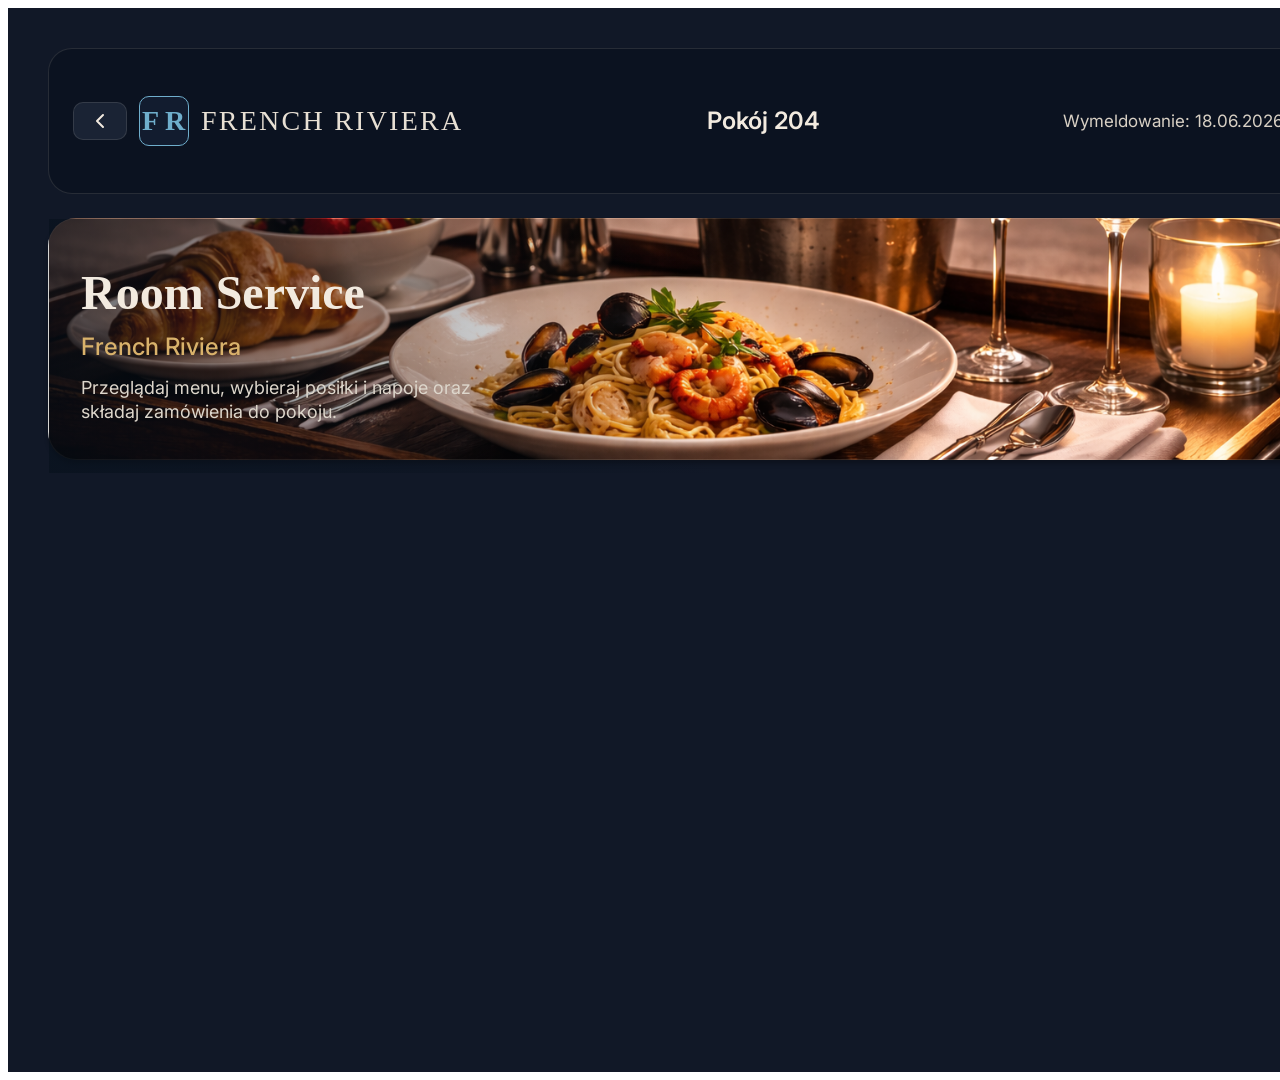
==== guest-view/index.html @ 6bfdeabd "startowy commit" ====
<!DOCTYPE html>
<html lang="en">
<head>
    <meta charset="UTF-8">
    <meta name="viewport" content="width=device-width, initial-scale=1.0">
    <link rel="stylesheet" href="style.css">
    <link rel="stylesheet" href="../assets/css/colors.css">
    <link rel="stylesheet" href="../assets/css/typography.css">
    <link rel="stylesheet" href="../assets/css/boxes.css">

    <link rel="preconnect" href="https://fonts.googleapis.com">
<link rel="preconnect" href="https://fonts.gstatic.com" crossorigin>
<link href="https://fonts.googleapis.com/css2?family=Inter:wght@400;500;600;700&family=Playfair+Display:ital,wght@0,400;0,600;0,700;1,400&display=swap" rel="stylesheet">
    <title>Room Service</title>
</head>
<body>
    <main>
        <header>
            <div class="header-left">
                <div class="back-button">
                    <svg xmlns="http://www.w3.org/2000/svg" width="24" height="24" viewBox="0 0 24 24" fill="none">
                        <path d="M15 18L9 12L15 6" stroke="#F2EADF" stroke-width="2" stroke-linecap="round" stroke-linejoin="round"/>
                    </svg>
                </div>

                <div class="logo">
                    <span>
                        FR
                    </span>
                </div>
                <div class="full-hotel-name">
                    French Riviera
                </div>

            </div>
            <div class="header-center">
                Pokój 204
            </div>
            <div class="header-right">
                <span>Wymeldowanie: 18.06.2026</span>
                <div class="divider"></div>
                <span>12:45</span>
            </div>
        </header>

        <div class="hero-section">
            <div class="hero-main">
                <span class="hero-title">Room Service</span>
                <span class="hero-subtitle">French Riviera</span>
                <span class="hero-text">Przeglądaj menu, wybieraj posiłki i napoje oraz składaj zamówienia do pokoju.</span>
            </div>
        </div>


    </main>
</body>
</html>
---- guest-view/style.css ----
main{
    display: flex;
    width: 1366px;
    height: 1024px;
    padding: 40px 40px 0 40px;
    flex-direction: column;
    align-items: flex-start;
    flex-shrink: 0;
    gap: 24px;

    background-color: var(--bg-secondary);

}

/*Header content*/

header{
    display: flex;
    width: 1286px;
    height: 96px;
    padding: 24px;
    align-items: center;
    gap: 24px;
    flex-shrink: 0;

    border-radius: var(--radius-24);
    border: 1px solid rgba(232, 224, 212, 0.12);
    background-color: var(--bg-primary);
}

.header-left{
    display: flex;
    align-items: center;
    gap: 12px;
    align-self: stretch;
}

.header-center{
    display: flex;
    padding: 23px 210px;
    justify-content: center;
    align-items: center;
    gap: 10px;
    flex: 1 0 0;
    align-self: stretch;

    color: #F2EADF;
    font-family: Inter;
    font-size: 24px;
    font-style: normal;
    font-weight: 600;
    line-height: 28px;
}

.header-right{
    display: flex;
    justify-content: flex-end;
    align-items: center;
    gap: 16px;
    align-self: stretch;

    color: #D8D0C4;
    font-family: Inter;
    font-size: 17px;
    font-style: normal;
    font-weight: 400;
    line-height: 22px;
}

.divider{
    width: 1px;
    height: 22px;
    background: rgba(232, 224, 212, 0.20);
}

.back-button{
    display: flex;
    width: 36px;
    height: 36px;
    padding: 0 8px;
    justify-content: center;
    align-items: center;

    border-radius: 10px;
    border: 1px solid rgba(232, 224, 212, 0.12);
    background: #1A2334;
}

.logo{
    display: flex;
    width: 48px;
    height: 48px;
    justify-content: center;
    align-items: center;
    gap: 10px;

    border-radius: 10px;
    border: 1px solid #6FAECC;
    background: #121C2F;
}

.logo span{
    display: flex;
    width: 44px;
    height: 44px;
    flex-direction: column;
    justify-content: center;
    flex-shrink: 0;

    color: #6FAECC;
    font-family: "Cormorant Garamond";
    font-size: 28px;
    font-style: normal;
    font-weight: 700;
    line-height: 42px;
    letter-spacing: 6px;
    text-transform: uppercase;
}

.full-hotel-name{
    color: #E8E0D4;
    font-family: "Cormorant Garamond";
    font-size: 28px;
    font-style: normal;
    font-weight: 500;
    line-height: 32px;
    letter-spacing: 2.24px;
    text-transform: uppercase;
}

/*Hero section*/

.hero-section{
    width: 1286px;
    height: 240px;
    flex-shrink: 0;

    border-radius: 28px;
    background: url(../assets/img/guest-view-baner.png) lightgray -0.138px -467.993px / 100% 357.222% no-repeat;

    border: 1px solid rgba(232, 224, 212, 0.12);
    box-shadow: 0 4px 4px 0 rgba(0, 0, 0, 0.25);
}

.hero-main{
    display: flex;
    width: 620px;
    height: 240px;
    padding: 7px 32px;
    flex-direction: column;
    justify-content: center;
    align-items: flex-start;
    gap: 16px;

    background: linear-gradient(90deg, rgba(6, 16, 27, 0.60) 0%, rgba(6, 16, 27, 0.00) 100%);
}

.hero-title{
    display: flex;
    padding-right: 293px;
    align-items: center;

    color: #F2EADF;
    font-family: "Cormorant Garamond";
    font-size: 48px;
    font-style: normal;
    font-weight: 600;
    line-height: 50px;
}

.hero-subtitle{
    display: flex;
    width: 556px;
    padding-right: 392px;
    align-items: center;

    color: #D9B26B;
    font-family: Inter;
    font-size: 24px;
    font-style: normal;
    font-weight: 500;
    line-height: 26px;
}

.hero-text{
    display: flex;
    width: 430px;
    height: 48px;
    justify-content: center;
    align-items: center;
    flex-shrink: 0; 

    color: #DDD6CB;
    font-family: Inter;
    font-size: 18px;
    font-style: normal;
    font-weight: 400;
    line-height: 24px;
}
---- assets/css/colors.css ----
:root {
    /*Tło*/
    --bg-primary: #0b1220;
    --bg-secondary: #111827;
    --bg-tertisiary: #172033;
    --bg-card: #1b263b;
    --bg-elevated: #243047;
    --bg-overlay: rgba(6, 16, 27, 80%);

    /*Marka*/
    --brand-primary: #2ec5e8 ;
    --brand-secondary: #7dddf0 ;
    --brand-hover: #21b6d8 ;
    --brand-active: #169ab8 ;
    --brand-soft: rgba(46, 197, 232, 10%) ;

    /*Tekst*/
    --text-primary : #f5f7fa ;
    --text-secondary : #b8c1cc ;
    --text-tertiary : #7e8a9a ;
    --text-inverse : #0b1220 ;
    --text-accent : #2ec5e8 ;
    --text-disable : #5e6a78 ;

    /*Obramowanie*/
    --border-subtle: rgba(255, 255, 255, 7%);
    --border-default: rgba(255, 255, 255, 22%);
    --border-strong: #3a475c ; 
    --border-accent: #2ec5e8 ;
    
    /*Status*/
    
    /*Success*/
    --status-success-bg : #163528 ;
    --status-success-text : #7ee2a8 ;
    --status-success-border : #2e8f5a ;
    
    /*Warning*/
    --status-warning-bg : #3a2b14 ;
    --status-warning-text : #f5c56b ;
    --status-warning-border : #b98928 ;
    
    /*Error*/
    --status-error-bg : #3a1c22 ;
    --status-error-text : #ff8a9b ;
    --status-error-border : #c94b63 ;
    
    /*Info*/
    --status-info-bg : #102c36 ;
    --status-info-text : #79d9f0 ;
    --status-info-border : #2ec5e8 ;

    /*Role*/
    --role-guest : #2ec5e8 ;
    --role-housekeeping : #7ee2a8 ;
    --role-reception : #c4cdd8 ;
    --role-kitchen : #e9b44c ;
    --role-admin : #a78bfa ;
    --role-manager : #60a5fa ;
    --role-maintenance : #f59e0b ;

}
---- assets/css/typography.css ----
/*Display*/
.display1{
    font-family: "Playfair Display";
    font-size: 48px;
    font-style: normal;
    font-weight: 600;
    line-height: 56px;
}

.display2{
    font-family: "Playfair Display";
    font-size: 40px;
    font-style: normal;
    font-weight: 600;
    line-height: 48px;
}

/*Headers*/
h1{
    font-family: "Playfair Display";
    font-size: 32px;
    font-style: normal;
    font-weight: 500;
    line-height: 40px;
}

h2{
    font-family: "Playfair Display";
    font-size: 28px;
    font-style: normal;
    font-weight: 500;
    line-height: 36px;
}

h3{
    font-family: Inter;
    font-size: 24px;
    font-style: normal;
    font-weight: 600;
    line-height: 28px;
}

h4{
    font-family: Inter;
    font-size: 20px;
    font-style: normal;
    font-weight: 600;
    line-height: 28px;
}

/*Body*/
.body-large{
    font-family: Inter;
    font-size: 18px;
    font-style: normal;
    font-weight: 400;
    line-height: 28px;
}

.body-default{
    font-family: Inter;
    font-size: 16px;
    font-style: normal;
    font-weight: 400;
    line-height: 24px;
}

.body-small{
    font-family: Inter;
    font-size: 14px;
    font-style: normal;
    font-weight: 400;
    line-height: 20px;
}

.body-xsmall{
    font-family: Inter;
    font-size: 12px;
    font-style: normal;
    font-weight: 400;
    line-height: 16px;
}

/*Label*/
.label-large{
    font-family: Inter;
    font-size: 14px;
    font-style: normal;
    font-weight: 500;
    line-height: 20px;
}

.label-default{
    font-family: Inter;
    font-size: 13px;
    font-style: normal;
    font-weight: 500;
    line-height: 16px;
}

.label-small{
    font-family: Inter;
    font-size: 12px;
    font-style: normal;
    font-weight: 500;
    line-height: 16px;
}

/*Button*/
.button-large{
    font-family: Inter;
    font-size: 16px;
    font-style: normal;
    font-weight: 600;
    line-height: 24px;
}

.button-default{
    font-family: Inter;
    font-size: 14px;
    font-style: normal;
    font-weight: 600;
    line-height: 20px;
}

.button-small{
    font-family: Inter;
    font-size: 12px;
    font-style: normal;
    font-weight: 600;
    line-height: 16px;
}

/*Data*/
.data-large{
    font-family: Inter;
    font-size: 18px;
    font-style: normal;
    font-weight: 600;
    line-height: 14px;
}

.data-default{
    font-family: Inter;
    font-size: 14px;
    font-style: normal;
    font-weight: 500;
    line-height: 20px;
}

.data-small{
    font-family: Inter;
    font-size: 12px;
    font-style: normal;
    font-weight: 500;
    line-height: 16px;
}
---- assets/css/boxes.css ----
:root{
    /*Odstępy*/
    --space-4: 4px;
    --space-8: 8px;
    --space-12: 12px;
    --space-16: 16px;
    --space-24: 24px;
    --space-32: 32px;
    --space-40: 40px;
    --space-48: 48px;
    --space-64: 64px;

    /*Promień*/
    --radius-8: 8px;
    --radius-12: 12px;
    --radius-16: 16px;
    --radius-24: 24px;
}

/*Cienie*/
.shadow-small{
    box-shadow: 0 2px 12px 0 rgba(255, 255, 255, 0.35);
}

.shadow-medium{
    box-shadow: 0 4px 20px 0 rgba(255, 255, 255, 0.35);
}

.shadow-large{
    box-shadow: 0 8px 32px 0 rgba(255, 255, 255, 0.40);
}
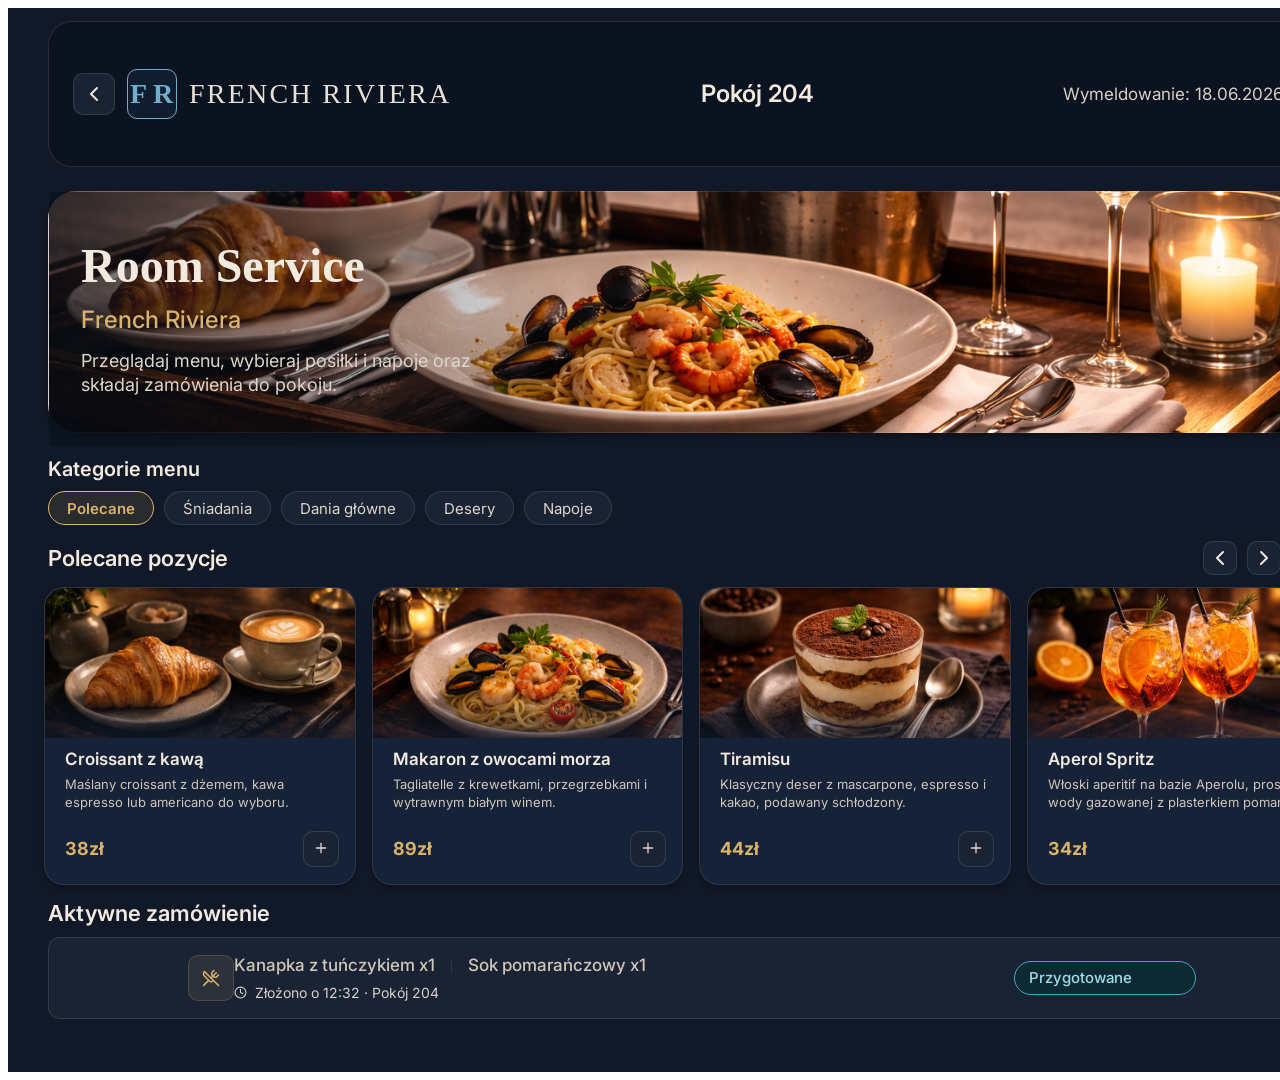
==== commit 09e6dd89: "Dodanie wszystkich elementów widoku gościa" ====
--- a/guest-view/index.html
+++ b/guest-view/index.html
@@ -15,43 +15,233 @@
 </head>
 <body>
     <main>
-        <header>
-            <div class="header-left">
-                <div class="back-button">
-                    <svg xmlns="http://www.w3.org/2000/svg" width="24" height="24" viewBox="0 0 24 24" fill="none">
-                        <path d="M15 18L9 12L15 6" stroke="#F2EADF" stroke-width="2" stroke-linecap="round" stroke-linejoin="round"/>
-                    </svg>
-                </div>
-
-                <div class="logo">
-                    <span>
-                        FR
-                    </span>
-                </div>
-                <div class="full-hotel-name">
-                    French Riviera
-                </div>
-
+        <div class="container">
+            <header>
+                <div class="header-left">
+                    <div class="back-button">
+                        <svg xmlns="http://www.w3.org/2000/svg" width="24" height="24" viewBox="0 0 24 24" fill="none">
+                            <path d="M15 18L9 12L15 6" stroke="#F2EADF" stroke-width="2" stroke-linecap="round" stroke-linejoin="round"/>
+                        </svg>
+                    </div>
+
+                    <div class="logo">
+                        <span>
+                            FR
+                        </span>
+                    </div>
+                    <div class="full-hotel-name">
+                        French Riviera
+                    </div>
+
+                </div>
+                <div class="header-center">
+                    Pokój 204
+                </div>
+                <div class="header-right">
+                    <span>Wymeldowanie: 18.06.2026</span>
+                    <div class="divider"></div>
+                    <span>12:45</span>
+                </div>
+            </header>
+
+            <div class="hero-section">
+                <div class="hero-main">
+                    <span class="hero-title">Room Service</span>
+                    <span class="hero-subtitle">French Riviera</span>
+                    <span class="hero-text">Przeglądaj menu, wybieraj posiłki i napoje oraz składaj zamówienia do pokoju.</span>
+                </div>
             </div>
-            <div class="header-center">
-                Pokój 204
+            
+            <div class="orders-section">
+                <div class="categories-section">
+                    <span>Kategorie menu</span>
+                    <div class="categories-buttons-section">
+                        <button class="categorie-button-active">
+                            Polecane
+                        </button>
+                        <button class="categorie-button">
+                            Śniadania
+                        </button>
+                        <button class="categorie-button">
+                            Dania główne
+                        </button>
+                        <button class="categorie-button">
+                            Desery
+                        </button>
+                        <button class="categorie-button">
+                            Napoje
+                        </button>
+                    </div>
+                </div>
+
+                <div class="food-section">
+                    <div class="food-title-section">
+                        <span>Polecane pozycje</span>
+
+                        <a class="a-back">
+                            <svg xmlns="http://www.w3.org/2000/svg" width="24" height="24" viewBox="0 0 24 24" fill="none">
+                                <path d="M15 18L9 12L15 6" stroke="#F2EADF" stroke-width="2" stroke-linecap="round" stroke-linejoin="round"/>
+                            </svg>
+                        </a>
+
+                        <a class="a-forward">
+                            <svg xmlns="http://www.w3.org/2000/svg" width="25" height="25" viewBox="0 0 25 25" fill="none">
+                                <path d="M15 18L9 12L15 6" stroke="#F2EADF" stroke-width="2" stroke-linecap="round" stroke-linejoin="round"/>
+                            </svg>
+                        </a>
+                    </div>
+                    
+                    <div class="food-cards-section">
+                        <div class="dish-card">
+                            <div class="dish-img" style="background: url(../assets/img/guest-view-rec1.png) lightgray 0.491px -14px / 100% 147.381% no-repeat;"><section></section></div>
+                            <div class="dish-card-info">
+                                <span class="dish-card-title">
+                                    Croissant z kawą
+                                </span>
+                                <span class="dish-card-text">
+                                    Maślany croissant z dżemem, kawa espresso lub americano do wyboru.
+                                </span>
+
+                                <div class="dish-card-action">
+                                    <span>
+                                        38zł
+                                    </span>
+                                    <button>
+                                        <svg xmlns="http://www.w3.org/2000/svg" width="16" height="16" viewBox="0 0 16 16" fill="none">
+                                            <path d="M3.33337 8H12.6667" stroke="#DDD6CB" stroke-width="1.33333" stroke-linecap="round" stroke-linejoin="round"/>
+                                            <path d="M8 3.33337V12.6667" stroke="#DDD6CB" stroke-width="1.33333" stroke-linecap="round" stroke-linejoin="round"/>
+                                        </svg>
+                                    </button>
+                                </div>
+                            </div>
+                        </div>
+                        
+                        <div class="dish-card">
+                            <div class="dish-img" style="background: url(../assets/img/guest-view-rec2.png) lightgray 0.491px -14px / 100% 147.381% no-repeat;"><section></section></div>
+                            <div class="dish-card-info">
+                                <span class="dish-card-title">
+                                    Makaron z owocami morza
+                                </span>
+                                <span class="dish-card-text">
+                                    Tagliatelle z krewetkami, przegrzebkami i wytrawnym białym winem.
+                                </span>
+
+                                <div class="dish-card-action">
+                                    <span>
+                                        89zł
+                                    </span>
+                                    <button>
+                                        <svg xmlns="http://www.w3.org/2000/svg" width="16" height="16" viewBox="0 0 16 16" fill="none">
+                                            <path d="M3.33337 8H12.6667" stroke="#DDD6CB" stroke-width="1.33333" stroke-linecap="round" stroke-linejoin="round"/>
+                                            <path d="M8 3.33337V12.6667" stroke="#DDD6CB" stroke-width="1.33333" stroke-linecap="round" stroke-linejoin="round"/>
+                                        </svg>
+                                    </button>
+                                </div>
+                            </div>
+                        </div>
+
+                        <div class="dish-card">
+                            <div class="dish-img" style="background: url(../assets/img/guest-view-rec3.png) lightgray 0.491px -14px / 100% 147.381% no-repeat;"><section></section></div>
+                            <div class="dish-card-info">
+                                <span class="dish-card-title">
+                                    Tiramisu
+                                </span>
+                                <span class="dish-card-text">
+                                    Klasyczny deser z mascarpone, espresso i kakao, podawany schłodzony.
+                                </span>
+
+                                <div class="dish-card-action">
+                                    <span>
+                                        44zł
+                                    </span>
+                                    <button>
+                                        <svg xmlns="http://www.w3.org/2000/svg" width="16" height="16" viewBox="0 0 16 16" fill="none">
+                                            <path d="M3.33337 8H12.6667" stroke="#DDD6CB" stroke-width="1.33333" stroke-linecap="round" stroke-linejoin="round"/>
+                                            <path d="M8 3.33337V12.6667" stroke="#DDD6CB" stroke-width="1.33333" stroke-linecap="round" stroke-linejoin="round"/>
+                                        </svg>
+                                    </button>
+                                </div>
+                            </div>
+                        </div>
+
+                        <div class="dish-card">
+                            <div class="dish-img" style="background: url(../assets/img/guest-view-rec4.png) lightgray 0.491px -14px / 100% 147.381% no-repeat;"><section></section></div>
+                            <div class="dish-card-info">
+                                <span class="dish-card-title">
+                                    Aperol Spritz
+                                </span>
+                                <span class="dish-card-text">
+                                    Włoski aperitif na bazie Aperolu, prosecco i wody gazowanej z plasterkiem pomarańczy.
+                                </span>
+
+                                <div class="dish-card-action">
+                                    <span>
+                                        34zł
+                                    </span>
+                                    <button>
+                                        <svg xmlns="http://www.w3.org/2000/svg" width="16" height="16" viewBox="0 0 16 16" fill="none">
+                                            <path d="M3.33337 8H12.6667" stroke="#DDD6CB" stroke-width="1.33333" stroke-linecap="round" stroke-linejoin="round"/>
+                                            <path d="M8 3.33337V12.6667" stroke="#DDD6CB" stroke-width="1.33333" stroke-linecap="round" stroke-linejoin="round"/>
+                                        </svg>
+                                    </button>
+                                </div>
+                            </div>
+                        </div>
+                    </div>
+                </div>
             </div>
-            <div class="header-right">
-                <span>Wymeldowanie: 18.06.2026</span>
-                <div class="divider"></div>
-                <span>12:45</span>
-            </div>
-        </header>
-
-        <div class="hero-section">
-            <div class="hero-main">
-                <span class="hero-title">Room Service</span>
-                <span class="hero-subtitle">French Riviera</span>
-                <span class="hero-text">Przeglądaj menu, wybieraj posiłki i napoje oraz składaj zamówienia do pokoju.</span>
+            
+            <div class="active-order-section">
+                <span class="active-order-section-title">
+                    Aktywne zamówienie
+                </span>
+                <div class="order-card">
+                    <div class="order-card-img">
+                        <svg xmlns="http://www.w3.org/2000/svg" width="18" height="18" viewBox="0 0 18 18" fill="none">
+                            <g clip-path="url(#clip0_297_465)">
+                                <path d="M12 1.5L10.275 3.225C9.86275 3.64559 9.63184 4.21106 9.63184 4.8C9.63184 5.38894 9.86275 5.95441 10.275 6.375L11.625 7.725C12.0456 8.13726 12.6111 8.36818 13.2 8.36818C13.789 8.36818 14.3544 8.13726 14.775 7.725L16.5 6" stroke="#D9B26B" stroke-width="1.5" stroke-linecap="round" stroke-linejoin="round"/>
+                                <path d="M11.25 11.25L2.475 2.47498C2.17566 2.76827 1.93786 3.11834 1.77551 3.50469C1.61316 3.89104 1.52954 4.3059 1.52954 4.72498C1.52954 5.14405 1.61316 5.55891 1.77551 5.94526C1.93786 6.33161 2.17566 6.68168 2.475 6.97498L7.95 12.45C8.475 12.975 9.45 12.975 10.05 12.45L11.25 11.25ZM11.25 11.25L16.5 16.5" stroke="#D9B26B" stroke-width="1.5" stroke-linecap="round" stroke-linejoin="round"/>
+                                <path d="M1.57495 16.35L6.37495 11.625" stroke="#D9B26B" stroke-width="1.5" stroke-linecap="round" stroke-linejoin="round"/>
+                                <path d="M14.25 3.75L9 9" stroke="#D9B26B" stroke-width="1.5" stroke-linecap="round" stroke-linejoin="round"/>
+                            </g>
+                            <defs>
+                                <clipPath id="clip0_297_465">
+                                    <rect width="18" height="18" fill="white"/>
+                                </clipPath>
+                            </defs>
+                        </svg>
+                    </div>
+
+                    <div class="order-card-info">
+                        <div class="order-card-title">
+                            <span>Kanapka z tuńczykiem x1</span>
+                            <div class="order-card-divider"></div>
+                            <span>Sok pomarańczowy x1</span>
+                        </div>
+                        <div class="order-card-text">
+                            <svg xmlns="http://www.w3.org/2000/svg" width="13" height="13" viewBox="0 0 13 13" fill="none">
+                                <g clip-path="url(#clip0_297_478)">
+                                    <path d="M6.50004 11.9167C9.49158 11.9167 11.9167 9.49158 11.9167 6.50004C11.9167 3.5085 9.49158 1.08337 6.50004 1.08337C3.5085 1.08337 1.08337 3.5085 1.08337 6.50004C1.08337 9.49158 3.5085 11.9167 6.50004 11.9167Z" stroke="#D8D0C4" stroke-width="1.08333" stroke-linecap="round" stroke-linejoin="round"/>
+                                    <path d="M6.5 3.25V6.5L8.66667 7.58333" stroke="#D8D0C4" stroke-width="1.08333" stroke-linecap="round" stroke-linejoin="round"/>
+                                </g>
+                                <defs>
+                                    <clipPath id="clip0_297_478">
+                                    <rect width="13" height="13" fill="white"/>
+                                    </clipPath>
+                                </defs>
+                            </svg>
+
+                            <span>
+                                Złożono o 12:32 · Pokój 204
+                            </span>
+                        </div>
+                    </div>
+                    <div class="order-card-status">
+                            Przygotowane
+                    </div>
+                </div>
             </div>
         </div>
-
-
     </main>
 </body>
 </html>
--- a/guest-view/style.css
+++ b/guest-view/style.css
@@ -6,10 +6,20 @@
     flex-direction: column;
     align-items: flex-start;
     flex-shrink: 0;
+
+    background-color: var(--bg-secondary);
+
+}
+
+.container{
+    display: flex;
+    height: 944px;
+    flex-direction: column;
+    justify-content: center;
+    align-items: flex-start;
     gap: 24px;
-
-    background-color: var(--bg-secondary);
-
+    flex-shrink: 0;
+    align-self: stretch;
 }
 
 /*Header content*/
@@ -77,7 +87,7 @@
     display: flex;
     width: 36px;
     height: 36px;
-    padding: 0 8px;
+    padding: 2px;
     justify-content: center;
     align-items: center;
 
@@ -198,3 +208,384 @@
     line-height: 24px;
 }
 
+/*Orders section*/
+.orders-section{
+    display: flex;
+    width: 1286px;
+    height: 420px;
+    flex-direction: column;
+    align-items: flex-start;
+    gap: 16px;
+    flex-shrink: 0; 
+}
+
+.categories-section{
+    display: flex;
+    width: 1286px;
+    height: 68px;
+    flex-direction: column;
+    align-items: flex-start;
+    gap: 10px;
+    flex-shrink: 0;
+}
+
+.categories-section span{
+    display: flex;
+    width: 1286px;
+    height: 24px;
+    align-items: flex-start;
+    flex-shrink: 0;
+    flex: 1 0 0;
+    
+    color: #F2EADF;
+    font-family: Inter;
+    font-size: 20px;
+    font-style: normal;
+    font-weight: 600;
+    line-height: 24px;
+}
+
+.categories-buttons-section{
+    display: flex;
+    padding-right: 700px;
+    align-items: flex-start;
+    gap: 10px;
+    flex: 1 0 0;
+}
+
+.categorie-button-active{
+    padding: 7px 18px;
+    height: 34px;
+
+    border-radius: 999px;
+    background: rgba(217, 178, 107, 0.12);
+    border: 1px solid #D9B26B;
+
+    color: #D9B26B;
+    text-align: center;
+    font-family: Inter;
+    font-size: 15px;
+    font-style: normal;
+    font-weight: 600;
+    line-height: 20px;
+}
+
+.categorie-button{
+    height: 34px;
+    padding: 7px 18px;
+
+    border-radius: 999px;
+    background: #1A2334;
+    border: 1px solid rgba(232, 224, 212, 0.12);
+
+
+    color: #DDD6CB;
+    text-align: center;
+    font-family: Inter;
+    font-size: 15px;
+    font-style: normal;
+    font-weight: 400;
+    line-height: 20px;
+}
+
+.food-section{
+    display: flex;
+    width: 1286px;
+    height: 336px;
+    flex-direction: column;
+    align-items: flex-start;
+    gap: 12px;
+    flex-shrink: 0;
+}
+
+.food-title-section{
+    display: flex;
+    align-items: center;
+    gap: 10px;
+    align-self: stretch;
+}
+
+.food-title-section span{
+    display: flex;
+    padding-right: 75%;
+    align-items: center;
+
+    color: #F2EADF;
+    font-family: Inter;
+    font-size: 22px;
+    font-style: normal;
+    font-weight: 600;
+    line-height: 28px;
+}
+
+.a-back{
+    display: flex;
+    width: 28px;
+    height: 28px;
+    padding: 2px;
+    justify-content: center;
+    align-items: center;
+
+
+    border-radius: 10px;
+    border: 1px solid rgba(232, 224, 212, 0.12);
+    background: #1A2334;  
+}
+
+.a-forward{
+    display: flex;
+    width: 28px;
+    height: 28px;
+    transform: rotate(-179.065deg);
+    padding: 2px;
+    justify-content: center;
+    align-items: center;
+
+    border-radius: 10px;
+    border: 1px solid rgba(232, 224, 212, 0.12);
+    background: #1A2334;
+}
+
+.food-cards-section{
+    display: flex;
+    width: 1286px;
+    height: 296px;
+    justify-content: center;
+    align-items: flex-start;
+    gap: 16px;
+    flex-shrink: 0;
+}
+
+.dish-card{
+    width: 309.5px;
+    height: 296px;
+    flex-shrink: 0;
+
+    border-radius: 20px;
+    background: #162238;
+    border-radius: 20px;
+    border: 1px solid rgba(232, 224, 212, 0.10);
+    box-shadow: 0 4px 4px 0 rgba(0, 0, 0, 0.25);
+}
+
+.dish-img{
+    display: flex;
+    width: 309.5px;
+    height: 50px;
+    padding-top: 100px;
+    justify-content: center;
+    align-items: center;
+
+    border-radius: 20px 20px 0px 0px;
+}
+
+.dish-img section{
+    width: 309.5px;
+    height: 40px;
+    flex-shrink: 0;
+    padding-bottom: 10px;
+    background: linear-gradient(180deg, rgba(0, 0, 0, 0.00) 0%, rgba(22, 34, 56, 0.60) 100%);
+}
+
+.dish-card-info{
+    width: 309.5px;
+    height: 156px;
+    padding: 10px 20px;
+}
+
+.dish-card-title{
+    display: inline-flex;
+    align-items: center;
+    margin-bottom: 5px;
+
+    color: #F2EADF;
+    font-family: Inter;
+    font-size: 17px;
+    font-style: normal;
+    font-weight: 600;
+    line-height: 22px;
+}
+
+.dish-card-text{
+    display: flex;
+    width: 277.5px;
+    height: 36px;
+    justify-content: center;
+    align-items: center;
+    flex-shrink: 0;
+
+    color: #CFC6B8;
+    font-family: Inter;
+    font-size: 13px;
+    font-style: normal;
+    font-weight: 400;
+    line-height: 18px; 
+}
+
+.dish-card-action{
+    display: inline-flex;
+    justify-content: center;
+    align-items: center;
+
+    margin-top: 20px;
+    gap: 198.703px;
+}
+
+.dish-card-action span{
+    display: flex;
+    height: 22px;
+    align-items: flex-start;
+
+    color: #D9B26B;
+    font-family: Inter;
+    font-size: 18px;
+    font-style: normal;
+    font-weight: 700;
+    line-height: 22px;
+}
+
+.dish-card-action button{
+    width: 36px;
+    height: 36px;
+
+    border-radius: 10px;
+    background: #1A2334;
+    border: 1px solid rgba(232, 224, 212, 0.14);
+}
+
+/*Active Order section */
+.active-order-section{
+    display: flex;
+    width: 1286px;
+    flex-direction: column;
+    align-items: flex-start;
+    gap: 12px;
+}
+
+.active-order-section-title{
+    display: flex;
+    align-items: center;
+
+    color: #F2EADF;
+    font-family: Inter;
+    font-size: 22px;
+    font-style: normal;
+    font-weight: 600;
+    line-height: 24px;
+}
+
+.order-card{
+    display: flex;
+    width: 1286px;
+    height: 80px;
+    justify-content: center;
+    align-items: center;  
+    flex-shrink: 0;
+
+    border-radius: 12px;
+    background: #1A2334;
+    border: 1px solid rgba(232, 224, 212, 0.12);
+}
+
+.order-card-img{
+    display: flex;
+    width: 40px;
+    height: 40px;
+    padding: 2px;
+    justify-content: center;
+    align-items: center;
+
+    border-radius: 10px;
+    border: 1px solid rgba(217, 178, 107, 0.20);
+    background: rgba(217, 178, 107, 0.10);
+}
+
+.order-card-info{
+    display: flex;
+    width: 779.984px;
+    height: 50.5px;
+    flex-direction: column;
+    align-items: flex-start;
+    gap: 4px;
+}
+
+.order-card-title{
+    display: flex;
+    width: 779.984px;
+    align-items: center;
+    gap: 16px;
+    flex: 1 0 0;
+}
+
+.order-card-title span{
+    display: flex;
+    justify-content: center;
+    align-items: center;
+
+    color: #CFC6B8;
+    font-family: Inter;
+    font-size: 17px;
+    font-style: normal;
+    font-weight: 500;
+    line-height: 25.5px;
+}
+
+.order-card-divider{
+    width: 1px;
+    height: 14px;
+    flex-shrink: 0; 
+
+    background: rgba(232, 224, 212, 0.10);
+}
+
+.order-card-text{
+    display: flex;
+    width: 779.984px;
+    height: 21px;
+    align-items: center;
+    gap: 8px;
+    flex-shrink: 0;
+}
+
+.order-card-text span{
+    display: flex;
+    justify-content: center;
+    align-items: center;
+
+    color: #D8D0C4;
+    font-family: Inter;
+    font-size: 14px;
+    font-style: normal;
+    font-weight: 400;
+    line-height: 21px;
+}
+
+.order-card-status{
+    display: flex;
+    width: 152.125px;
+    padding: 5px 14px;
+    flex-direction: column;
+    align-items: flex-start;
+    gap: 10px;
+    
+    text-align: center;
+    
+    border-radius: 999px;
+    background: #0D2A33;
+    border: 1px solid #3BA9C7;
+
+    color: #9EDDEE;
+    font-family: Inter;
+    font-size: 15px;
+    font-style: normal;
+    font-weight: 500;
+    line-height: 22.5px; 
+}
+
+.order-card-status span{
+    display: flex;
+    justify-content: center;
+    align-items: center;
+
+
+}
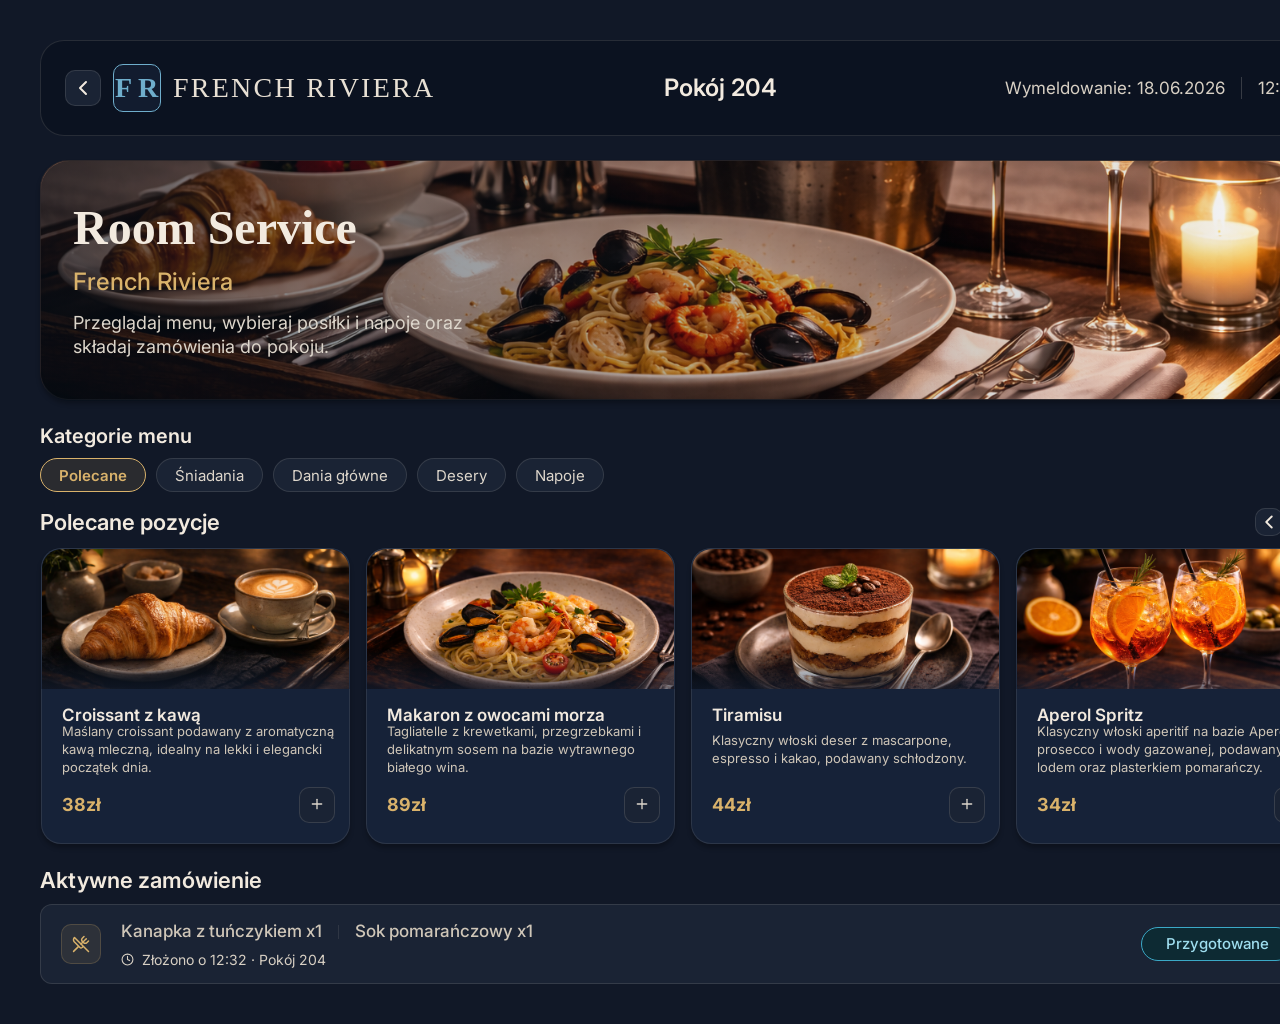
==== commit 73dbb4ad: "Skończenie widoku gościa hotelowego" ====
--- a/guest-view/index.html
+++ b/guest-view/index.html
@@ -1,5 +1,6 @@
 <!DOCTYPE html>
 <html lang="en">
+
 <head>
     <meta charset="UTF-8">
     <meta name="viewport" content="width=device-width, initial-scale=1.0">
@@ -9,18 +10,22 @@
     <link rel="stylesheet" href="../assets/css/boxes.css">
 
     <link rel="preconnect" href="https://fonts.googleapis.com">
-<link rel="preconnect" href="https://fonts.gstatic.com" crossorigin>
-<link href="https://fonts.googleapis.com/css2?family=Inter:wght@400;500;600;700&family=Playfair+Display:ital,wght@0,400;0,600;0,700;1,400&display=swap" rel="stylesheet">
+    <link rel="preconnect" href="https://fonts.gstatic.com" crossorigin>
+    <link
+        href="https://fonts.googleapis.com/css2?family=Inter:wght@400;500;600;700&family=Playfair+Display:ital,wght@0,400;0,600;0,700;1,400&display=swap"
+        rel="stylesheet">
     <title>Room Service</title>
 </head>
+
 <body>
-    <main>
+    <div class="main">
         <div class="container">
-            <header>
+            <div class="header">
                 <div class="header-left">
                     <div class="back-button">
                         <svg xmlns="http://www.w3.org/2000/svg" width="24" height="24" viewBox="0 0 24 24" fill="none">
-                            <path d="M15 18L9 12L15 6" stroke="#F2EADF" stroke-width="2" stroke-linecap="round" stroke-linejoin="round"/>
+                            <path d="M15 18L9 12L15 6" stroke="#F2EADF" stroke-width="2" stroke-linecap="round"
+                                stroke-linejoin="round" />
                         </svg>
                     </div>
 
@@ -42,16 +47,17 @@
                     <div class="divider"></div>
                     <span>12:45</span>
                 </div>
-            </header>
+            </div>
 
             <div class="hero-section">
                 <div class="hero-main">
                     <span class="hero-title">Room Service</span>
                     <span class="hero-subtitle">French Riviera</span>
-                    <span class="hero-text">Przeglądaj menu, wybieraj posiłki i napoje oraz składaj zamówienia do pokoju.</span>
+                    <span class="hero-text">Przeglądaj menu, wybieraj posiłki i napoje oraz składaj zamówienia do
+                        pokoju.</span>
                 </div>
             </div>
-            
+
             <div class="orders-section">
                 <div class="categories-section">
                     <span>Kategorie menu</span>
@@ -76,24 +82,31 @@
 
                 <div class="food-section">
                     <div class="food-title-section">
-                        <span>Polecane pozycje</span>
+                        <span class="food-title-section-text">Polecane pozycje</span>
 
                         <a class="a-back">
-                            <svg xmlns="http://www.w3.org/2000/svg" width="24" height="24" viewBox="0 0 24 24" fill="none">
-                                <path d="M15 18L9 12L15 6" stroke="#F2EADF" stroke-width="2" stroke-linecap="round" stroke-linejoin="round"/>
+                            <svg xmlns="http://www.w3.org/2000/svg" width="24" height="24" viewBox="0 0 24 24"
+                                fill="none">
+                                <path d="M15 18L9 12L15 6" stroke="#F2EADF" stroke-width="2" stroke-linecap="round"
+                                    stroke-linejoin="round" />
                             </svg>
                         </a>
 
                         <a class="a-forward">
-                            <svg xmlns="http://www.w3.org/2000/svg" width="25" height="25" viewBox="0 0 25 25" fill="none">
-                                <path d="M15 18L9 12L15 6" stroke="#F2EADF" stroke-width="2" stroke-linecap="round" stroke-linejoin="round"/>
+                            <svg xmlns="http://www.w3.org/2000/svg" width="25" height="25" viewBox="0 0 25 25"
+                                fill="none">
+                                <path d="M15 18L9 12L15 6" stroke="#F2EADF" stroke-width="2" stroke-linecap="round"
+                                    stroke-linejoin="round" />
                             </svg>
                         </a>
                     </div>
-                    
+
                     <div class="food-cards-section">
                         <div class="dish-card">
-                            <div class="dish-img" style="background: url(../assets/img/guest-view-rec1.png) lightgray 0.491px -14px / 100% 147.381% no-repeat;"><section></section></div>
+                            <div class="dish-img"
+                                style="background: url(../assets/img-guest-view/sniadanie_1.png) lightgray 0px -14px / 100% 147% no-repeat;">
+                                <section></section>
+                            </div>
                             <div class="dish-card-info">
                                 <span class="dish-card-title">
                                     Croissant z kawą
@@ -107,17 +120,23 @@
                                         38zł
                                     </span>
                                     <button>
-                                        <svg xmlns="http://www.w3.org/2000/svg" width="16" height="16" viewBox="0 0 16 16" fill="none">
-                                            <path d="M3.33337 8H12.6667" stroke="#DDD6CB" stroke-width="1.33333" stroke-linecap="round" stroke-linejoin="round"/>
-                                            <path d="M8 3.33337V12.6667" stroke="#DDD6CB" stroke-width="1.33333" stroke-linecap="round" stroke-linejoin="round"/>
+                                        <svg xmlns="http://www.w3.org/2000/svg" width="16" height="16"
+                                            viewBox="0 0 16 16" fill="none">
+                                            <path d="M3.33337 8H12.6667" stroke="#DDD6CB" stroke-width="1.33333"
+                                                stroke-linecap="round" stroke-linejoin="round" />
+                                            <path d="M8 3.33337V12.6667" stroke="#DDD6CB" stroke-width="1.33333"
+                                                stroke-linecap="round" stroke-linejoin="round" />
                                         </svg>
                                     </button>
                                 </div>
                             </div>
                         </div>
-                        
+
                         <div class="dish-card">
-                            <div class="dish-img" style="background: url(../assets/img/guest-view-rec2.png) lightgray 0.491px -14px / 100% 147.381% no-repeat;"><section></section></div>
+                            <div class="dish-img"
+                                style="background: url(../assets/img-guest-view/obiad_1.png) lightgray 0px -14px / 100% 147% no-repeat;">
+                                <section></section>
+                            </div>
                             <div class="dish-card-info">
                                 <span class="dish-card-title">
                                     Makaron z owocami morza
@@ -131,9 +150,12 @@
                                         89zł
                                     </span>
                                     <button>
-                                        <svg xmlns="http://www.w3.org/2000/svg" width="16" height="16" viewBox="0 0 16 16" fill="none">
-                                            <path d="M3.33337 8H12.6667" stroke="#DDD6CB" stroke-width="1.33333" stroke-linecap="round" stroke-linejoin="round"/>
-                                            <path d="M8 3.33337V12.6667" stroke="#DDD6CB" stroke-width="1.33333" stroke-linecap="round" stroke-linejoin="round"/>
+                                        <svg xmlns="http://www.w3.org/2000/svg" width="16" height="16"
+                                            viewBox="0 0 16 16" fill="none">
+                                            <path d="M3.33337 8H12.6667" stroke="#DDD6CB" stroke-width="1.33333"
+                                                stroke-linecap="round" stroke-linejoin="round" />
+                                            <path d="M8 3.33337V12.6667" stroke="#DDD6CB" stroke-width="1.33333"
+                                                stroke-linecap="round" stroke-linejoin="round" />
                                         </svg>
                                     </button>
                                 </div>
@@ -141,7 +163,10 @@
                         </div>
 
                         <div class="dish-card">
-                            <div class="dish-img" style="background: url(../assets/img/guest-view-rec3.png) lightgray 0.491px -14px / 100% 147.381% no-repeat;"><section></section></div>
+                            <div class="dish-img"
+                                style="background: url(../assets/img-guest-view/deser_1.png) lightgray 0px -14px / 100% 147% no-repeat;">
+                                <section></section>
+                            </div>
                             <div class="dish-card-info">
                                 <span class="dish-card-title">
                                     Tiramisu
@@ -155,9 +180,12 @@
                                         44zł
                                     </span>
                                     <button>
-                                        <svg xmlns="http://www.w3.org/2000/svg" width="16" height="16" viewBox="0 0 16 16" fill="none">
-                                            <path d="M3.33337 8H12.6667" stroke="#DDD6CB" stroke-width="1.33333" stroke-linecap="round" stroke-linejoin="round"/>
-                                            <path d="M8 3.33337V12.6667" stroke="#DDD6CB" stroke-width="1.33333" stroke-linecap="round" stroke-linejoin="round"/>
+                                        <svg xmlns="http://www.w3.org/2000/svg" width="16" height="16"
+                                            viewBox="0 0 16 16" fill="none">
+                                            <path d="M3.33337 8H12.6667" stroke="#DDD6CB" stroke-width="1.33333"
+                                                stroke-linecap="round" stroke-linejoin="round" />
+                                            <path d="M8 3.33337V12.6667" stroke="#DDD6CB" stroke-width="1.33333"
+                                                stroke-linecap="round" stroke-linejoin="round" />
                                         </svg>
                                     </button>
                                 </div>
@@ -165,13 +193,17 @@
                         </div>
 
                         <div class="dish-card">
-                            <div class="dish-img" style="background: url(../assets/img/guest-view-rec4.png) lightgray 0.491px -14px / 100% 147.381% no-repeat;"><section></section></div>
+                            <div class="dish-img"
+                                style="background: url(../assets/img-guest-view/napoj_1.png) lightgray 0px -14px / 100% 147% no-repeat;">
+                                <section></section>
+                            </div>
                             <div class="dish-card-info">
                                 <span class="dish-card-title">
                                     Aperol Spritz
                                 </span>
                                 <span class="dish-card-text">
-                                    Włoski aperitif na bazie Aperolu, prosecco i wody gazowanej z plasterkiem pomarańczy.
+                                    Włoski aperitif na bazie Aperolu, prosecco i wody gazowanej z plasterkiem
+                                    pomarańczy.
                                 </span>
 
                                 <div class="dish-card-action">
@@ -179,9 +211,12 @@
                                         34zł
                                     </span>
                                     <button>
-                                        <svg xmlns="http://www.w3.org/2000/svg" width="16" height="16" viewBox="0 0 16 16" fill="none">
-                                            <path d="M3.33337 8H12.6667" stroke="#DDD6CB" stroke-width="1.33333" stroke-linecap="round" stroke-linejoin="round"/>
-                                            <path d="M8 3.33337V12.6667" stroke="#DDD6CB" stroke-width="1.33333" stroke-linecap="round" stroke-linejoin="round"/>
+                                        <svg xmlns="http://www.w3.org/2000/svg" width="16" height="16"
+                                            viewBox="0 0 16 16" fill="none">
+                                            <path d="M3.33337 8H12.6667" stroke="#DDD6CB" stroke-width="1.33333"
+                                                stroke-linecap="round" stroke-linejoin="round" />
+                                            <path d="M8 3.33337V12.6667" stroke="#DDD6CB" stroke-width="1.33333"
+                                                stroke-linecap="round" stroke-linejoin="round" />
                                         </svg>
                                     </button>
                                 </div>
@@ -190,26 +225,37 @@
                     </div>
                 </div>
             </div>
-            
+
             <div class="active-order-section">
                 <span class="active-order-section-title">
                     Aktywne zamówienie
                 </span>
                 <div class="order-card">
-                    <div class="order-card-img">
-                        <svg xmlns="http://www.w3.org/2000/svg" width="18" height="18" viewBox="0 0 18 18" fill="none">
-                            <g clip-path="url(#clip0_297_465)">
-                                <path d="M12 1.5L10.275 3.225C9.86275 3.64559 9.63184 4.21106 9.63184 4.8C9.63184 5.38894 9.86275 5.95441 10.275 6.375L11.625 7.725C12.0456 8.13726 12.6111 8.36818 13.2 8.36818C13.789 8.36818 14.3544 8.13726 14.775 7.725L16.5 6" stroke="#D9B26B" stroke-width="1.5" stroke-linecap="round" stroke-linejoin="round"/>
-                                <path d="M11.25 11.25L2.475 2.47498C2.17566 2.76827 1.93786 3.11834 1.77551 3.50469C1.61316 3.89104 1.52954 4.3059 1.52954 4.72498C1.52954 5.14405 1.61316 5.55891 1.77551 5.94526C1.93786 6.33161 2.17566 6.68168 2.475 6.97498L7.95 12.45C8.475 12.975 9.45 12.975 10.05 12.45L11.25 11.25ZM11.25 11.25L16.5 16.5" stroke="#D9B26B" stroke-width="1.5" stroke-linecap="round" stroke-linejoin="round"/>
-                                <path d="M1.57495 16.35L6.37495 11.625" stroke="#D9B26B" stroke-width="1.5" stroke-linecap="round" stroke-linejoin="round"/>
-                                <path d="M14.25 3.75L9 9" stroke="#D9B26B" stroke-width="1.5" stroke-linecap="round" stroke-linejoin="round"/>
-                            </g>
-                            <defs>
-                                <clipPath id="clip0_297_465">
-                                    <rect width="18" height="18" fill="white"/>
-                                </clipPath>
-                            </defs>
-                        </svg>
+                    <div class="order-card-logo">
+                        <div class="order-card-img">
+                            <svg xmlns="http://www.w3.org/2000/svg" width="18" height="18" viewBox="0 0 18 18"
+                                fill="none">
+                                <g clip-path="url(#clip0_297_465)">
+                                    <path
+                                        d="M12 1.5L10.275 3.225C9.86275 3.64559 9.63184 4.21106 9.63184 4.8C9.63184 5.38894 9.86275 5.95441 10.275 6.375L11.625 7.725C12.0456 8.13726 12.6111 8.36818 13.2 8.36818C13.789 8.36818 14.3544 8.13726 14.775 7.725L16.5 6"
+                                        stroke="#D9B26B" stroke-width="1.5" stroke-linecap="round"
+                                        stroke-linejoin="round" />
+                                    <path
+                                        d="M11.25 11.25L2.475 2.47498C2.17566 2.76827 1.93786 3.11834 1.77551 3.50469C1.61316 3.89104 1.52954 4.3059 1.52954 4.72498C1.52954 5.14405 1.61316 5.55891 1.77551 5.94526C1.93786 6.33161 2.17566 6.68168 2.475 6.97498L7.95 12.45C8.475 12.975 9.45 12.975 10.05 12.45L11.25 11.25ZM11.25 11.25L16.5 16.5"
+                                        stroke="#D9B26B" stroke-width="1.5" stroke-linecap="round"
+                                        stroke-linejoin="round" />
+                                    <path d="M1.57495 16.35L6.37495 11.625" stroke="#D9B26B" stroke-width="1.5"
+                                        stroke-linecap="round" stroke-linejoin="round" />
+                                    <path d="M14.25 3.75L9 9" stroke="#D9B26B" stroke-width="1.5" stroke-linecap="round"
+                                        stroke-linejoin="round" />
+                                </g>
+                                <defs>
+                                    <clipPath id="clip0_297_465">
+                                        <rect width="18" height="18" fill="white" />
+                                    </clipPath>
+                                </defs>
+                            </svg>
+                        </div>
                     </div>
 
                     <div class="order-card-info">
@@ -219,14 +265,19 @@
                             <span>Sok pomarańczowy x1</span>
                         </div>
                         <div class="order-card-text">
-                            <svg xmlns="http://www.w3.org/2000/svg" width="13" height="13" viewBox="0 0 13 13" fill="none">
+                            <svg xmlns="http://www.w3.org/2000/svg" width="13" height="13" viewBox="0 0 13 13"
+                                fill="none">
                                 <g clip-path="url(#clip0_297_478)">
-                                    <path d="M6.50004 11.9167C9.49158 11.9167 11.9167 9.49158 11.9167 6.50004C11.9167 3.5085 9.49158 1.08337 6.50004 1.08337C3.5085 1.08337 1.08337 3.5085 1.08337 6.50004C1.08337 9.49158 3.5085 11.9167 6.50004 11.9167Z" stroke="#D8D0C4" stroke-width="1.08333" stroke-linecap="round" stroke-linejoin="round"/>
-                                    <path d="M6.5 3.25V6.5L8.66667 7.58333" stroke="#D8D0C4" stroke-width="1.08333" stroke-linecap="round" stroke-linejoin="round"/>
+                                    <path
+                                        d="M6.50004 11.9167C9.49158 11.9167 11.9167 9.49158 11.9167 6.50004C11.9167 3.5085 9.49158 1.08337 6.50004 1.08337C3.5085 1.08337 1.08337 3.5085 1.08337 6.50004C1.08337 9.49158 3.5085 11.9167 6.50004 11.9167Z"
+                                        stroke="#D8D0C4" stroke-width="1.08333" stroke-linecap="round"
+                                        stroke-linejoin="round" />
+                                    <path d="M6.5 3.25V6.5L8.66667 7.58333" stroke="#D8D0C4" stroke-width="1.08333"
+                                        stroke-linecap="round" stroke-linejoin="round" />
                                 </g>
                                 <defs>
                                     <clipPath id="clip0_297_478">
-                                    <rect width="13" height="13" fill="white"/>
+                                        <rect width="13" height="13" fill="white" />
                                     </clipPath>
                                 </defs>
                             </svg>
@@ -236,12 +287,15 @@
                             </span>
                         </div>
                     </div>
+
                     <div class="order-card-status">
-                            Przygotowane
+                        Przygotowane
                     </div>
                 </div>
             </div>
         </div>
-    </main>
+    </div>
+    <script src="script.js"></script>
 </body>
+
 </html>
--- a/guest-view/style.css
+++ b/guest-view/style.css
@@ -1,4 +1,18 @@
-main{
+*,
+*::before,
+*::after {
+    box-sizing: border-box;
+}
+
+body {
+    width: 1366px;
+    height: 1024px;
+    justify-content: center;
+    align-items: center;
+    margin: 0;
+}
+
+.main {
     display: flex;
     width: 1366px;
     height: 1024px;
@@ -11,9 +25,10 @@
 
 }
 
-.container{
+.container {
     display: flex;
     height: 944px;
+    width: 1286px;
     flex-direction: column;
     justify-content: center;
     align-items: flex-start;
@@ -24,7 +39,7 @@
 
 /*Header content*/
 
-header{
+.header {
     display: flex;
     width: 1286px;
     height: 96px;
@@ -38,16 +53,16 @@
     background-color: var(--bg-primary);
 }
 
-.header-left{
+.header-left {
     display: flex;
     align-items: center;
     gap: 12px;
     align-self: stretch;
 }
 
-.header-center{
-    display: flex;
-    padding: 23px 210px;
+.header-center {
+    display: flex;
+    padding: 23px 140px;
     justify-content: center;
     align-items: center;
     gap: 10px;
@@ -62,7 +77,7 @@
     line-height: 28px;
 }
 
-.header-right{
+.header-right {
     display: flex;
     justify-content: flex-end;
     align-items: center;
@@ -77,13 +92,13 @@
     line-height: 22px;
 }
 
-.divider{
+.divider {
     width: 1px;
     height: 22px;
     background: rgba(232, 224, 212, 0.20);
 }
 
-.back-button{
+.back-button {
     display: flex;
     width: 36px;
     height: 36px;
@@ -96,7 +111,7 @@
     background: #1A2334;
 }
 
-.logo{
+.logo {
     display: flex;
     width: 48px;
     height: 48px;
@@ -109,7 +124,7 @@
     background: #121C2F;
 }
 
-.logo span{
+.logo span {
     display: flex;
     width: 44px;
     height: 44px;
@@ -127,7 +142,7 @@
     text-transform: uppercase;
 }
 
-.full-hotel-name{
+.full-hotel-name {
     color: #E8E0D4;
     font-family: "Cormorant Garamond";
     font-size: 28px;
@@ -140,32 +155,34 @@
 
 /*Hero section*/
 
-.hero-section{
+.hero-section {
     width: 1286px;
     height: 240px;
     flex-shrink: 0;
 
     border-radius: 28px;
-    background: url(../assets/img/guest-view-baner.png) lightgray -0.138px -467.993px / 100% 357.222% no-repeat;
-
-    border: 1px solid rgba(232, 224, 212, 0.12);
+    background: url(../assets/img-guest-view/guest-view-baner.png) lightgray -1px -468px / 101% 357% no-repeat;
+
+    border: 1px solid rgba(37, 35, 39, 0.9);
     box-shadow: 0 4px 4px 0 rgba(0, 0, 0, 0.25);
 }
 
-.hero-main{
-    display: flex;
-    width: 620px;
+.hero-main {
+    display: flex;
+    width: 1288px;
     height: 240px;
-    padding: 7px 32px;
+    padding: 0px 32px;
     flex-direction: column;
     justify-content: center;
     align-items: flex-start;
     gap: 16px;
 
     background: linear-gradient(90deg, rgba(6, 16, 27, 0.60) 0%, rgba(6, 16, 27, 0.00) 100%);
-}
-
-.hero-title{
+    border-radius: 28px;
+
+}
+
+.hero-title {
     display: flex;
     padding-right: 293px;
     align-items: center;
@@ -178,7 +195,7 @@
     line-height: 50px;
 }
 
-.hero-subtitle{
+.hero-subtitle {
     display: flex;
     width: 556px;
     padding-right: 392px;
@@ -192,13 +209,13 @@
     line-height: 26px;
 }
 
-.hero-text{
+.hero-text {
     display: flex;
     width: 430px;
     height: 48px;
     justify-content: center;
     align-items: center;
-    flex-shrink: 0; 
+    flex-shrink: 0;
 
     color: #DDD6CB;
     font-family: Inter;
@@ -209,17 +226,17 @@
 }
 
 /*Orders section*/
-.orders-section{
+.orders-section {
     display: flex;
     width: 1286px;
     height: 420px;
     flex-direction: column;
     align-items: flex-start;
     gap: 16px;
-    flex-shrink: 0; 
-}
-
-.categories-section{
+    flex-shrink: 0;
+}
+
+.categories-section {
     display: flex;
     width: 1286px;
     height: 68px;
@@ -229,14 +246,14 @@
     flex-shrink: 0;
 }
 
-.categories-section span{
+.categories-section span {
     display: flex;
     width: 1286px;
     height: 24px;
     align-items: flex-start;
     flex-shrink: 0;
     flex: 1 0 0;
-    
+
     color: #F2EADF;
     font-family: Inter;
     font-size: 20px;
@@ -245,7 +262,7 @@
     line-height: 24px;
 }
 
-.categories-buttons-section{
+.categories-buttons-section {
     display: flex;
     padding-right: 700px;
     align-items: flex-start;
@@ -253,7 +270,7 @@
     flex: 1 0 0;
 }
 
-.categorie-button-active{
+.categorie-button-active {
     padding: 7px 18px;
     height: 34px;
 
@@ -270,7 +287,7 @@
     line-height: 20px;
 }
 
-.categorie-button{
+.categorie-button {
     height: 34px;
     padding: 7px 18px;
 
@@ -288,7 +305,7 @@
     line-height: 20px;
 }
 
-.food-section{
+.food-section {
     display: flex;
     width: 1286px;
     height: 336px;
@@ -298,16 +315,16 @@
     flex-shrink: 0;
 }
 
-.food-title-section{
+.food-title-section {
     display: flex;
     align-items: center;
     gap: 10px;
     align-self: stretch;
 }
 
-.food-title-section span{
-    display: flex;
-    padding-right: 75%;
+.food-title-section span {
+    display: flex;
+    width: 1205px;
     align-items: center;
 
     color: #F2EADF;
@@ -318,7 +335,7 @@
     line-height: 28px;
 }
 
-.a-back{
+.a-back {
     display: flex;
     width: 28px;
     height: 28px;
@@ -329,10 +346,10 @@
 
     border-radius: 10px;
     border: 1px solid rgba(232, 224, 212, 0.12);
-    background: #1A2334;  
-}
-
-.a-forward{
+    background: #1A2334;
+}
+
+.a-forward {
     display: flex;
     width: 28px;
     height: 28px;
@@ -346,7 +363,7 @@
     background: #1A2334;
 }
 
-.food-cards-section{
+.food-cards-section {
     display: flex;
     width: 1286px;
     height: 296px;
@@ -356,22 +373,21 @@
     flex-shrink: 0;
 }
 
-.dish-card{
-    width: 309.5px;
+.dish-card {
+    width: 309px;
     height: 296px;
     flex-shrink: 0;
 
-    border-radius: 20px;
     background: #162238;
     border-radius: 20px;
     border: 1px solid rgba(232, 224, 212, 0.10);
     box-shadow: 0 4px 4px 0 rgba(0, 0, 0, 0.25);
 }
 
-.dish-img{
-    display: flex;
-    width: 309.5px;
-    height: 50px;
+.dish-img {
+    display: flex;
+    width: 307px;
+    height: 140px;
     padding-top: 100px;
     justify-content: center;
     align-items: center;
@@ -379,7 +395,7 @@
     border-radius: 20px 20px 0px 0px;
 }
 
-.dish-img section{
+.dish-img section {
     width: 309.5px;
     height: 40px;
     flex-shrink: 0;
@@ -387,13 +403,13 @@
     background: linear-gradient(180deg, rgba(0, 0, 0, 0.00) 0%, rgba(22, 34, 56, 0.60) 100%);
 }
 
-.dish-card-info{
+.dish-card-info {
     width: 309.5px;
     height: 156px;
-    padding: 10px 20px;
-}
-
-.dish-card-title{
+    padding: 15px 20px;
+}
+
+.dish-card-title {
     display: inline-flex;
     align-items: center;
     margin-bottom: 5px;
@@ -406,7 +422,7 @@
     line-height: 22px;
 }
 
-.dish-card-text{
+.dish-card-text {
     display: flex;
     width: 277.5px;
     height: 36px;
@@ -419,19 +435,19 @@
     font-size: 13px;
     font-style: normal;
     font-weight: 400;
-    line-height: 18px; 
-}
-
-.dish-card-action{
+    line-height: 18px;
+}
+
+.dish-card-action {
     display: inline-flex;
     justify-content: center;
     align-items: center;
 
     margin-top: 20px;
-    gap: 198.703px;
-}
-
-.dish-card-action span{
+    gap: 198px;
+}
+
+.dish-card-action span {
     display: flex;
     height: 22px;
     align-items: flex-start;
@@ -444,7 +460,7 @@
     line-height: 22px;
 }
 
-.dish-card-action button{
+.dish-card-action button {
     width: 36px;
     height: 36px;
 
@@ -454,7 +470,7 @@
 }
 
 /*Active Order section */
-.active-order-section{
+.active-order-section {
     display: flex;
     width: 1286px;
     flex-direction: column;
@@ -462,7 +478,7 @@
     gap: 12px;
 }
 
-.active-order-section-title{
+.active-order-section-title {
     display: flex;
     align-items: center;
 
@@ -474,12 +490,11 @@
     line-height: 24px;
 }
 
-.order-card{
+.order-card {
     display: flex;
     width: 1286px;
     height: 80px;
-    justify-content: center;
-    align-items: center;  
+    align-items: center;
     flex-shrink: 0;
 
     border-radius: 12px;
@@ -487,7 +502,11 @@
     border: 1px solid rgba(232, 224, 212, 0.12);
 }
 
-.order-card-img{
+.order-card-logo {
+    padding: 0px 20px;
+}
+
+.order-card-img {
     display: flex;
     width: 40px;
     height: 40px;
@@ -500,24 +519,24 @@
     background: rgba(217, 178, 107, 0.10);
 }
 
-.order-card-info{
-    display: flex;
-    width: 779.984px;
-    height: 50.5px;
+.order-card-info {
+    display: flex;
+    width: 1020px;
+    height: 50px;
     flex-direction: column;
     align-items: flex-start;
     gap: 4px;
 }
 
-.order-card-title{
-    display: flex;
-    width: 779.984px;
+.order-card-title {
+    display: flex;
+    width: 780px;
     align-items: center;
     gap: 16px;
     flex: 1 0 0;
 }
 
-.order-card-title span{
+.order-card-title span {
     display: flex;
     justify-content: center;
     align-items: center;
@@ -530,24 +549,24 @@
     line-height: 25.5px;
 }
 
-.order-card-divider{
+.order-card-divider {
     width: 1px;
     height: 14px;
-    flex-shrink: 0; 
+    flex-shrink: 0;
 
     background: rgba(232, 224, 212, 0.10);
 }
 
-.order-card-text{
-    display: flex;
-    width: 779.984px;
+.order-card-text {
+    display: flex;
+    width: 780px;
     height: 21px;
     align-items: center;
     gap: 8px;
     flex-shrink: 0;
 }
 
-.order-card-text span{
+.order-card-text span {
     display: flex;
     justify-content: center;
     align-items: center;
@@ -560,16 +579,15 @@
     line-height: 21px;
 }
 
-.order-card-status{
-    display: flex;
-    width: 152.125px;
+
+.order-card-status {
+    display: flex;
+    width: 152px;
     padding: 5px 14px;
     flex-direction: column;
-    align-items: flex-start;
+    align-items: center;
     gap: 10px;
-    
-    text-align: center;
-    
+
     border-radius: 999px;
     background: #0D2A33;
     border: 1px solid #3BA9C7;
@@ -579,13 +597,5 @@
     font-size: 15px;
     font-style: normal;
     font-weight: 500;
-    line-height: 22.5px; 
-}
-
-.order-card-status span{
-    display: flex;
-    justify-content: center;
-    align-items: center;
-
-
+    line-height: 22.5px;
 }
